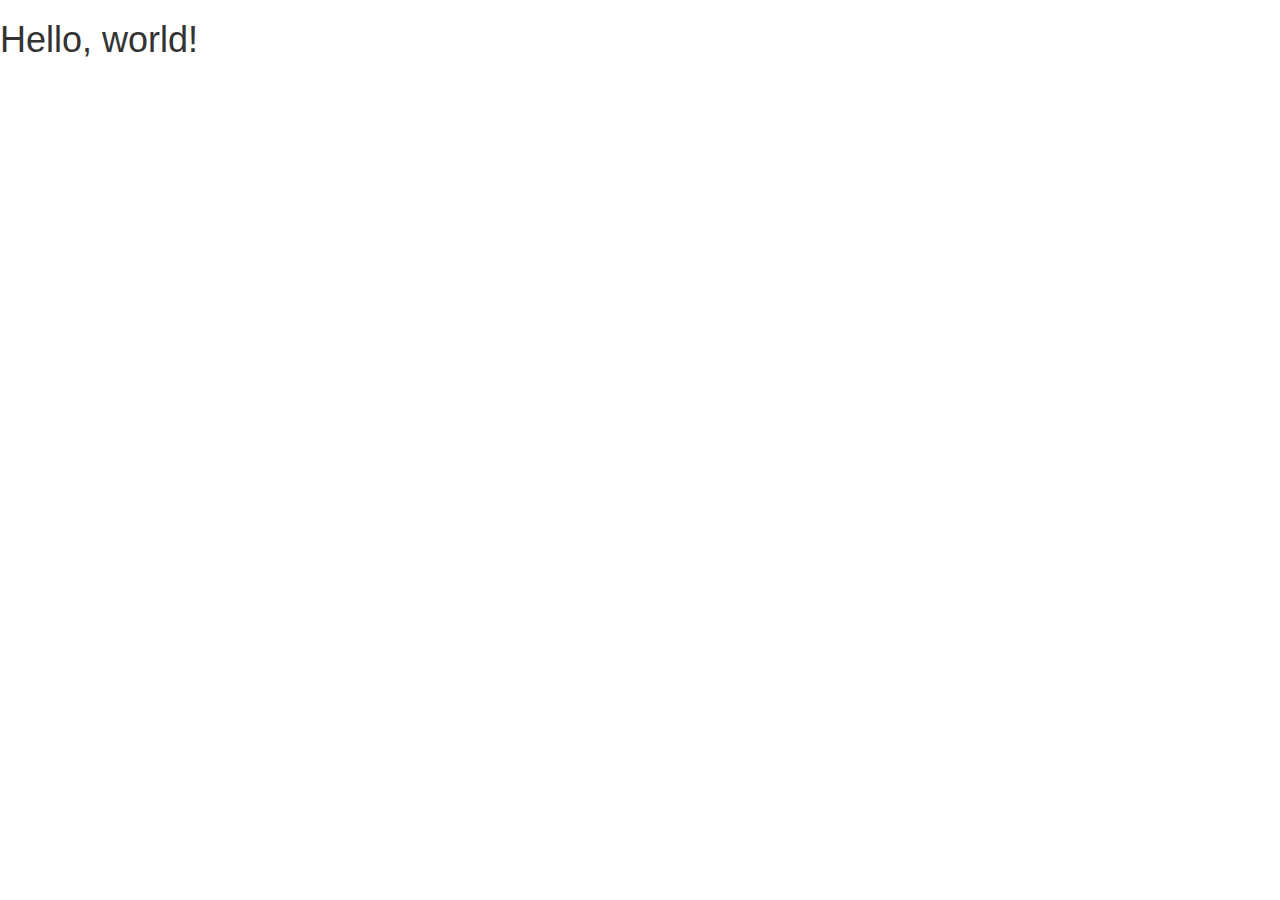
==== projeto/index.html @ ebd5829d "Instalando o bootstrap" ====
<!DOCTYPE html>
<html lang="pt-br">
  <head>
    <base href="/projeto/">
    <meta charset="utf-8">
    <meta http-equiv="X-UA-Compatible" content="IE=edge">
    <meta name="viewport" content="width=device-width, initial-scale=1">
    <!-- The above 3 meta tags *must* come first in the head; any other head content must come *after* these tags -->
    <title>ChatSchool</title>

    <!-- Bootstrap -->
    <link href="css/bootstrap.min.css" rel="stylesheet">

    <!-- HTML5 shim and Respond.js for IE8 support of HTML5 elements and media queries -->
    <!-- WARNING: Respond.js doesn't work if you view the page via file:// -->
    <!--[if lt IE 9]>
      <script src="https://oss.maxcdn.com/html5shiv/3.7.3/html5shiv.min.js"></script>
      <script src="https://oss.maxcdn.com/respond/1.4.2/respond.min.js"></script>
    <![endif]-->
  </head>
  <body>
    <h1>Hello, world!</h1>

    <!-- jQuery (necessary for Bootstrap's JavaScript plugins) -->
    <script src="https://ajax.googleapis.com/ajax/libs/jquery/1.12.4/jquery.min.js"></script>
    <!-- Include all compiled plugins (below), or include individual files as needed -->
    <script src="js/bootstrap.min.js"></script>
  </body>
</html>
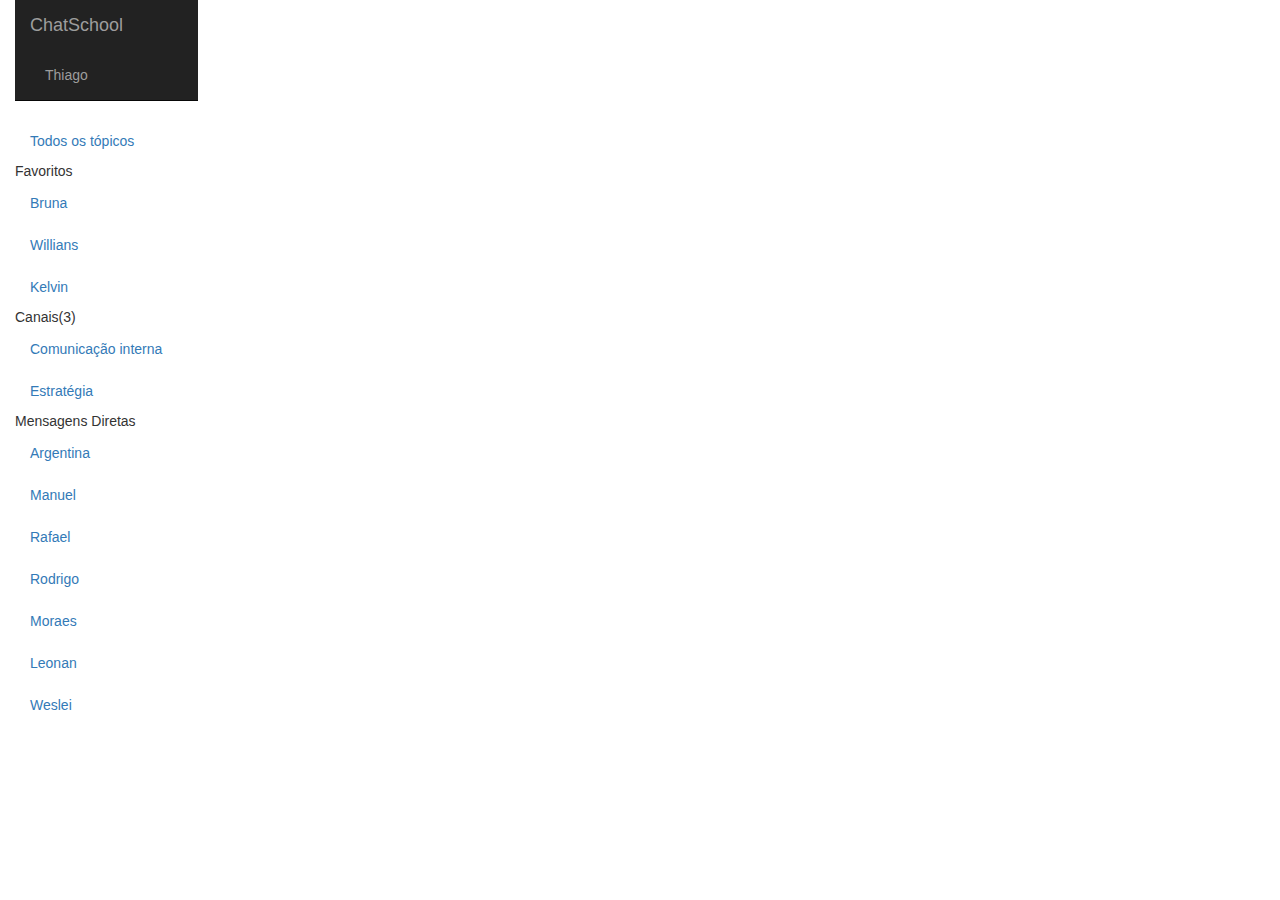
==== commit d4ead8f5: "Marcação do menu lateral" ====
--- a/projeto/index.html
+++ b/projeto/index.html
@@ -19,7 +19,82 @@
     <![endif]-->
   </head>
   <body>
-    <h1>Hello, world!</h1>
+    <div class="container-fluid">
+      <div class="row">
+        <section id="sidenav" class="col-md-2">
+          <div class="navbar navbar-inverse navbar-static-top">
+            <div class="container-fluid">
+              <div class="navbar-header">
+                <a href="" class="navbar-brand">ChatSchool</a>
+              </div>
+              <ul id="me" class="nav navbar-nav">
+                <li><a href="">Thiago</a></li>
+              </ul>
+            </div>
+          </div>
+
+          <ul class="nav nav-pills nav-stacked">
+            <li>
+              <a href="">Todos os tópicos</a>
+            </li>
+          </ul>
+
+          <ul class="nav nav-pills nav-stacked">
+            <li>
+              Favoritos
+            </li>
+            <li>
+              <a href="">Bruna</a>
+            </li>
+            <li>
+              <a href="">Willians</a>
+            </li>
+            <li>
+              <a href="">Kelvin</a>
+            </li>
+          </ul>
+
+          <ul class="nav nav-pills nav-stacked">
+            <li>
+              Canais(3)
+            </li>
+            <li>
+              <a href="">Comunicação interna</a>
+            </li>
+            <li>
+              <a href="">Estratégia</a>
+            </li>
+          </ul>
+
+          <ul class="nav nav-pills nav-stacked">
+            <li>
+              Mensagens Diretas
+            </li>
+            <li>
+              <a href="">Argentina</a>
+            </li>
+            <li>
+              <a href="">Manuel</a>
+            </li>
+            <li>
+              <a href="">Rafael</a>
+            </li>
+            <li>
+              <a href="">Rodrigo</a>
+            </li>
+            <li>
+              <a href="">Moraes</a>
+            </li>
+            <li>
+              <a href="">Leonan</a>
+            </li>
+            <li>
+              <a href="">Weslei</a>
+            </li>
+          </ul>
+        </section>
+      </div>
+    </div>
 
     <!-- jQuery (necessary for Bootstrap's JavaScript plugins) -->
     <script src="https://ajax.googleapis.com/ajax/libs/jquery/1.12.4/jquery.min.js"></script>
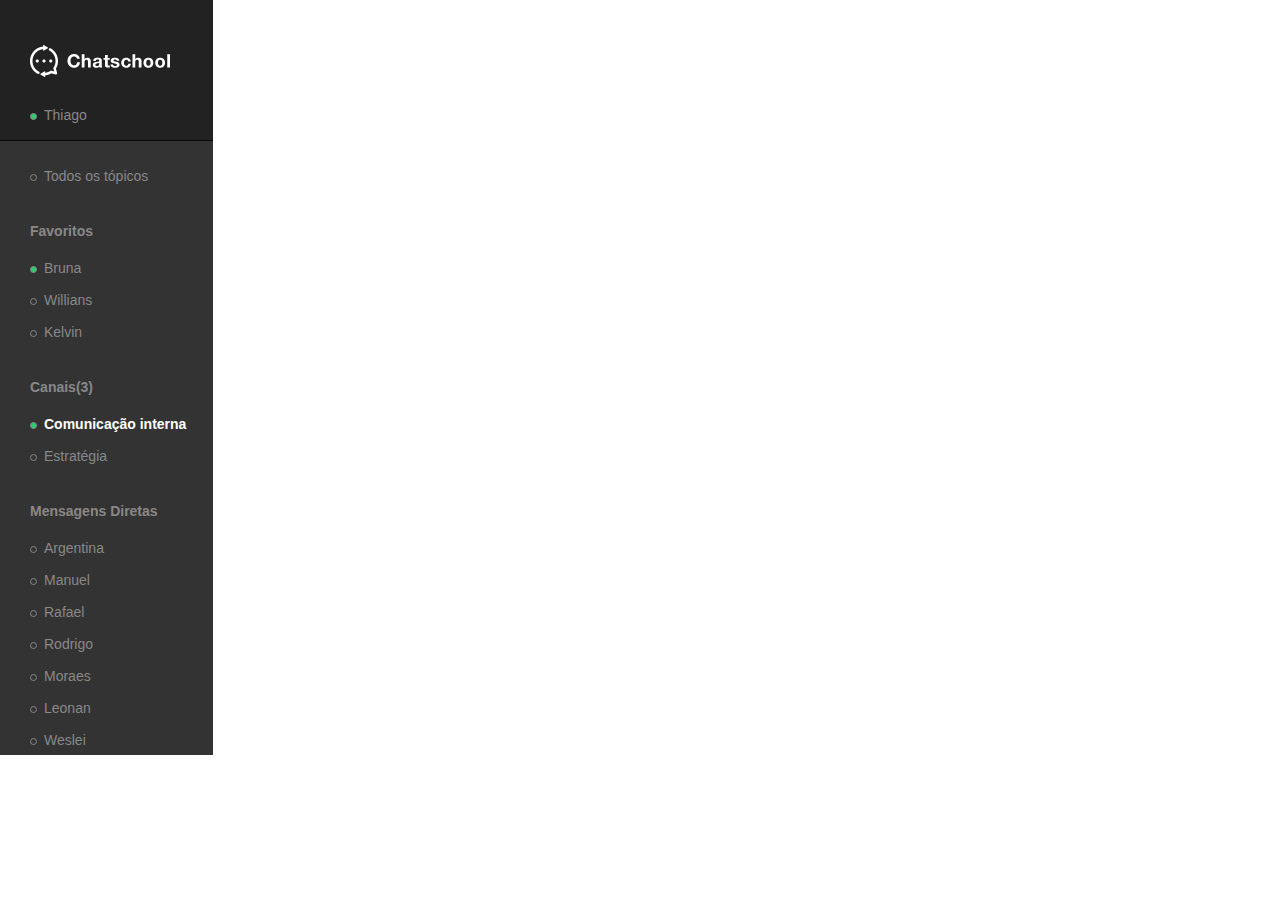
==== commit 9f4cd06b: "Estilizando o menu lateral, status online e botão de ação" ====
--- a/projeto/index.html
+++ b/projeto/index.html
@@ -10,6 +10,7 @@
 
     <!-- Bootstrap -->
     <link href="css/bootstrap.min.css" rel="stylesheet">
+    <link href="css/style.css" rel="stylesheet">
 
     <!-- HTML5 shim and Respond.js for IE8 support of HTML5 elements and media queries -->
     <!-- WARNING: Respond.js doesn't work if you view the page via file:// -->
@@ -25,10 +26,12 @@
           <div class="navbar navbar-inverse navbar-static-top">
             <div class="container-fluid">
               <div class="navbar-header">
-                <a href="" class="navbar-brand">ChatSchool</a>
+                <a href="" class="navbar-brand">
+                  <img src="../images/logo.png">
+                </a>
               </div>
               <ul id="me" class="nav navbar-nav">
-                <li><a href="">Thiago</a></li>
+                <li class="online"><a href="">Thiago</a></li>
               </ul>
             </div>
           </div>
@@ -40,25 +43,28 @@
           </ul>
 
           <ul class="nav nav-pills nav-stacked">
-            <li>
+            <li class="navbar-header">
               Favoritos
             </li>
-            <li>
+            <li class="online">
               <a href="">Bruna</a>
+              <a href="" class="action">x</a>
             </li>
             <li>
               <a href="">Willians</a>
+              <a href="" class="action">x</a>
             </li>
             <li>
               <a href="">Kelvin</a>
+              <a href="" class="action">x</a>
             </li>
           </ul>
 
           <ul class="nav nav-pills nav-stacked">
-            <li>
+            <li class="navbar-header">
               Canais(3)
             </li>
-            <li>
+            <li class="active online">
               <a href="">Comunicação interna</a>
             </li>
             <li>
@@ -67,29 +73,36 @@
           </ul>
 
           <ul class="nav nav-pills nav-stacked">
-            <li>
+            <li class="navbar-header">
               Mensagens Diretas
             </li>
             <li>
               <a href="">Argentina</a>
+              <a href="" class="action">x</a>
             </li>
             <li>
               <a href="">Manuel</a>
+              <a href="" class="action">x</a>
             </li>
             <li>
               <a href="">Rafael</a>
+              <a href="" class="action">x</a>
             </li>
             <li>
               <a href="">Rodrigo</a>
+              <a href="" class="action">x</a>
             </li>
             <li>
               <a href="">Moraes</a>
+              <a href="" class="action">x</a>
             </li>
             <li>
               <a href="">Leonan</a>
+              <a href="" class="action">x</a>
             </li>
             <li>
               <a href="">Weslei</a>
+              <a href="" class="action">x</a>
             </li>
           </ul>
         </section>
--- a/projeto/css/style.css
+++ b/projeto/css/style.css
@@ -0,0 +1,79 @@
+#sidenav{
+	background-color: #333;
+	color: #888;
+	padding-right: 0;
+
+}
+
+#sidenav a{
+	color: #888;
+}
+
+#sidenav .navbar{
+	margin-left: -15px;
+}
+
+#sidenav .navbar-header{
+	padding: 10px 15px;
+	font-weight: bold;
+	margin-top: 20px;
+}
+
+#sidenav .nav-pills>li>a{
+	border-radius: 0;
+	padding: 5px 15px;
+}
+
+#sidenav .nav-pills>li.active>a{
+	background-color: transparent;
+	color: #FFF;
+	font-weight: bold;
+}
+
+#sidenav .nav-pills>li>a:hover, #sidenav .nav-pills>li>a:focus{
+	background-color: #222222;
+}
+
+#sidenav .nav>li>a:before{
+	content:'';
+	display: inline-block;
+	border: 1px solid #888;
+	width: 7px;
+	height: 7px;
+	vertical-align: middle;
+	margin-right: 7px;
+	border-radius: 100%;
+}
+
+#sidenav .nav>li.online>a:before{
+	background-color: #2ecc71;
+}
+
+#sidenav .nav>li>a.action:before{
+	display: none;
+}
+
+#sidenav .nav>li{
+	position: relative;
+}
+
+#sidenav .nav>li>a.action{
+	display: none;
+	position: absolute;
+	top: 5px;
+	right: 5px;
+	z-index: 99;
+	font-weight: bold;
+	border: 2px solid #888;
+	border-radius: 100%;
+	color: #888;
+	padding: 0 5px;
+	font-size: 12px;
+	text-align: center;
+	height: 20px;
+	line-height: 16px;
+}
+
+#sidenav .nav>li:hover>a.action{
+	display: block;
+}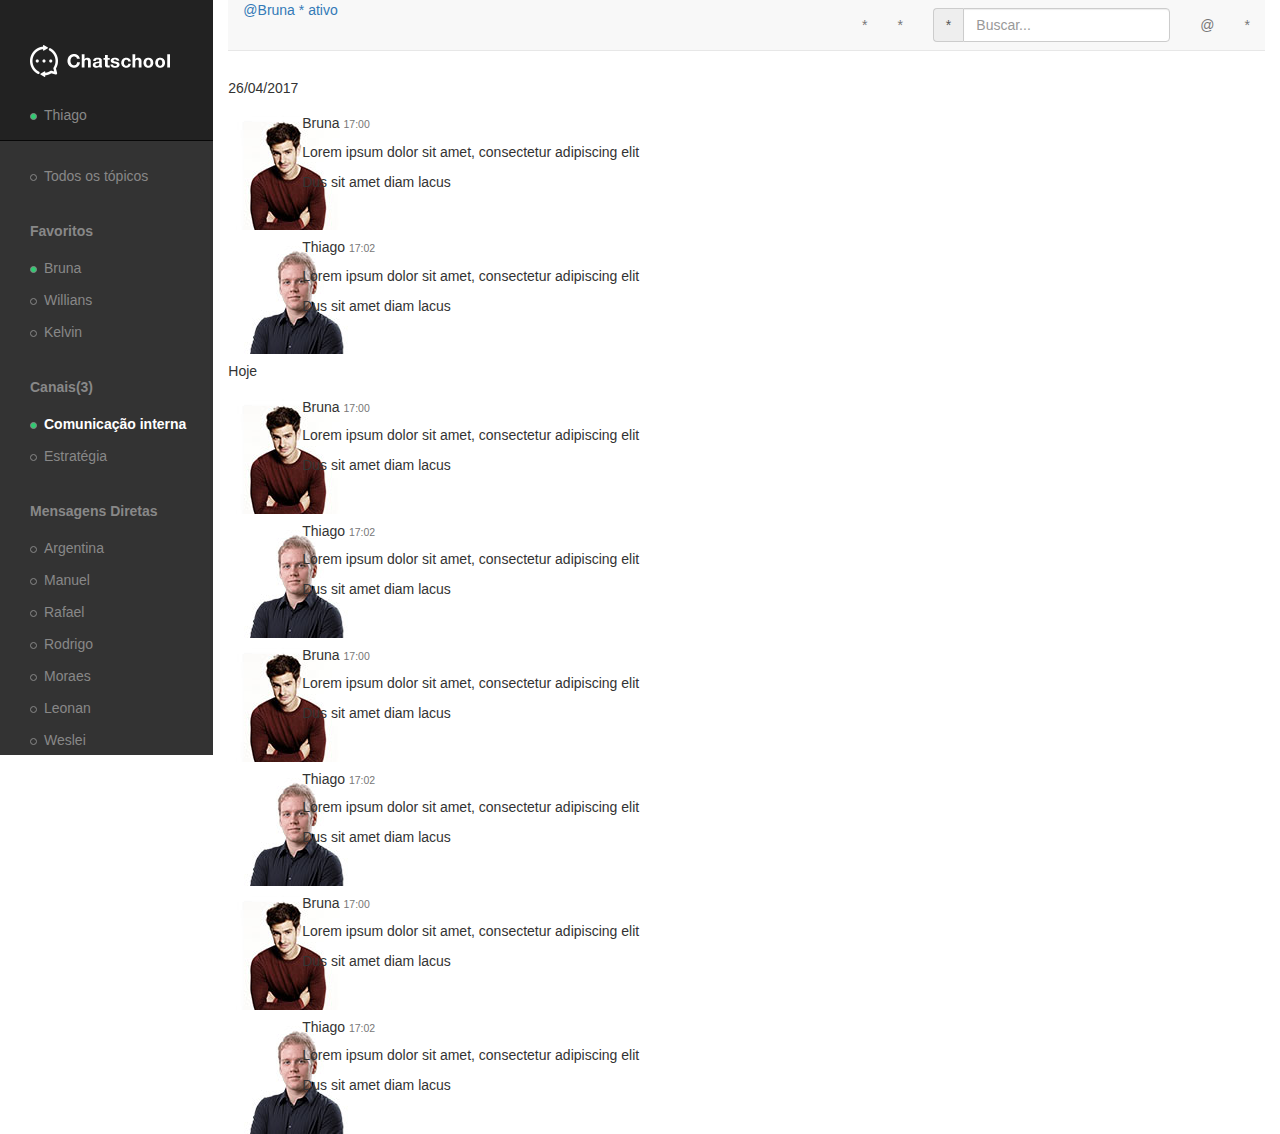
==== commit 82237a6c: "Marcando o conteúdo" ====
--- a/projeto/index.html
+++ b/projeto/index.html
@@ -106,6 +106,186 @@
             </li>
           </ul>
         </section>
+
+        <section id="content" class="col-md-10">
+          <div class="navbar navbar-default navbar-static-top">
+            <div class="container-fluid">
+              <ul id="chat-title" class="nav navbar-nav">
+                <li>
+                  <span>
+                    <a href="">@Bruna</a>
+                    <a href="">*</a>
+                    <a href="">ativo</a>
+                  </span>
+                </li>
+              </ul>
+              <ul class="nav navbar-nav navbar-right">
+                <li><a href="">*</a></li>
+                <li><a href="">*</a></li>
+                <li>
+                  <form action="" class="navbar-form navbar-left">
+                    <div class="input-group">
+                      <span class="input-group-addon">*</span>
+                      <input class="form-control" placeholder="Buscar..."></input>
+                    </div>
+                  </form>
+                </li>
+                <li><a href="">@</a></li>
+                <li><a href="">*</a></li>
+              </ul>
+            </div>
+          </div>
+          <div class="row">
+            <div class="col-md-12 datetime-separator">
+              <h5>26/04/2017</h5>
+            </div>
+          </div>
+
+          <div class="row">
+            <div class="col-md-1">
+              <div class="img-box-round">
+                <img src="../images/team/team1.jpg" alt="">
+              </div>
+            </div>
+            <div class="col-md-11">
+              <div class="row">
+                <h5>Bruna <small>17:00</small></h5>
+              </div>
+              <div class="row">
+                <p>Lorem ipsum dolor sit amet, consectetur adipiscing elit</p>
+                <p>Dus sit amet diam lacus</p>
+              </div>
+            </div>
+          </div>
+
+          <div class="row">
+            <div class="col-md-1">
+              <div class="img-box-round">
+                <img src="../images/team/team2.jpg" alt="">
+              </div>
+            </div>
+            <div class="col-md-11">
+              <div class="row">
+                <h5>Thiago <small>17:02</small></h5>
+              </div>
+              <div class="row">
+                <p>Lorem ipsum dolor sit amet, consectetur adipiscing elit</p>
+                <p>Dus sit amet diam lacus</p>
+              </div>
+            </div>
+          </div>
+
+          <div class="row">
+            <div class="col-md-12 datetime-separator">
+              <h5>Hoje</h5>
+            </div>
+          </div>
+
+
+          <div class="row">
+            <div class="col-md-1">
+              <div class="img-box-round">
+                <img src="../images/team/team1.jpg" alt="">
+              </div>
+            </div>
+            <div class="col-md-11">
+              <div class="row">
+                <h5>Bruna <small>17:00</small></h5>
+              </div>
+              <div class="row">
+                <p>Lorem ipsum dolor sit amet, consectetur adipiscing elit</p>
+                <p>Dus sit amet diam lacus</p>
+              </div>
+            </div>
+          </div>
+
+          <div class="row">
+            <div class="col-md-1">
+              <div class="img-box-round">
+                <img src="../images/team/team2.jpg" alt="">
+              </div>
+            </div>
+            <div class="col-md-11">
+              <div class="row">
+                <h5>Thiago <small>17:02</small></h5>
+              </div>
+              <div class="row">
+                <p>Lorem ipsum dolor sit amet, consectetur adipiscing elit</p>
+                <p>Dus sit amet diam lacus</p>
+              </div>
+            </div>
+          </div>
+
+
+          <div class="row">
+            <div class="col-md-1">
+              <div class="img-box-round">
+                <img src="../images/team/team1.jpg" alt="">
+              </div>
+            </div>
+            <div class="col-md-11">
+              <div class="row">
+                <h5>Bruna <small>17:00</small></h5>
+              </div>
+              <div class="row">
+                <p>Lorem ipsum dolor sit amet, consectetur adipiscing elit</p>
+                <p>Dus sit amet diam lacus</p>
+              </div>
+            </div>
+          </div>
+
+          <div class="row">
+            <div class="col-md-1">
+              <div class="img-box-round">
+                <img src="../images/team/team2.jpg" alt="">
+              </div>
+            </div>
+            <div class="col-md-11">
+              <div class="row">
+                <h5>Thiago <small>17:02</small></h5>
+              </div>
+              <div class="row">
+                <p>Lorem ipsum dolor sit amet, consectetur adipiscing elit</p>
+                <p>Dus sit amet diam lacus</p>
+              </div>
+            </div>
+          </div>
+          
+
+          <div class="row">
+            <div class="col-md-1">
+              <div class="img-box-round">
+                <img src="../images/team/team1.jpg" alt="">
+              </div>
+            </div>
+            <div class="col-md-11">
+              <div class="row">
+                <h5>Bruna <small>17:00</small></h5>
+              </div>
+              <div class="row">
+                <p>Lorem ipsum dolor sit amet, consectetur adipiscing elit</p>
+                <p>Dus sit amet diam lacus</p>
+              </div>
+            </div>
+          </div>
+
+          <div class="row">
+            <div class="col-md-1">
+              <div class="img-box-round">
+                <img src="../images/team/team2.jpg" alt="">
+              </div>
+            </div>
+            <div class="col-md-11">
+              <div class="row">
+                <h5>Thiago <small>17:02</small></h5>
+              </div>
+              <div class="row">
+                <p>Lorem ipsum dolor sit amet, consectetur adipiscing elit</p>
+                <p>Dus sit amet diam lacus</p>
+              </div>
+            </div>
+          </div>
+        </section>
       </div>
     </div>
 
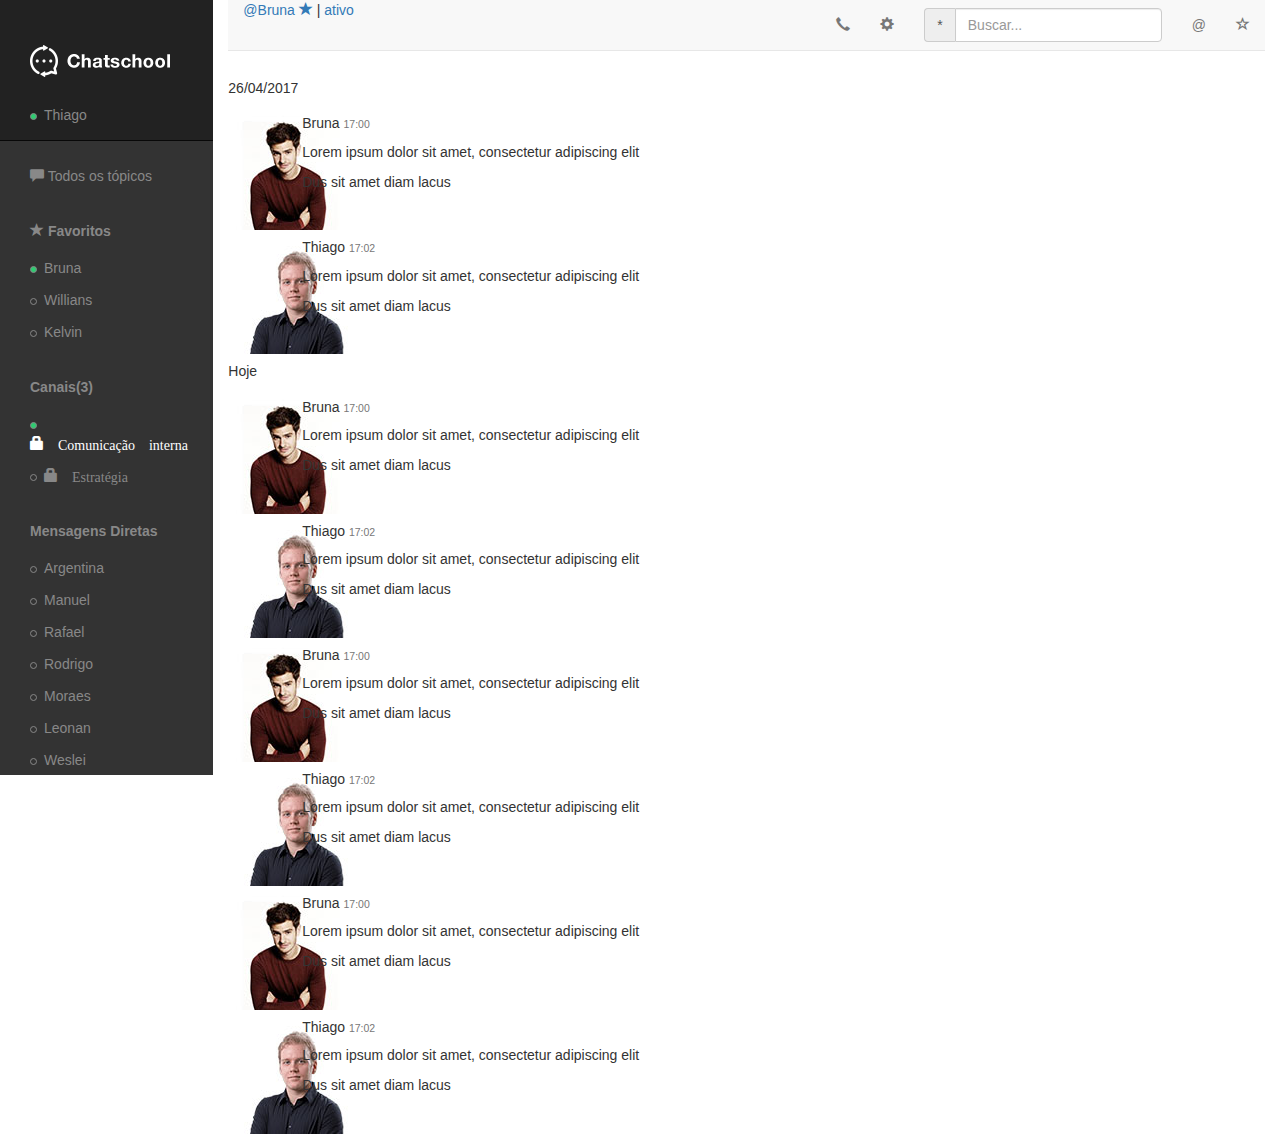
==== commit 9db4724f: "Colocando icones" ====
--- a/projeto/index.html
+++ b/projeto/index.html
@@ -37,14 +37,14 @@
           </div>
 
           <ul class="nav nav-pills nav-stacked">
-            <li>
-              <a href="">Todos os tópicos</a>
+            <li class="no-status">
+              <a href=""><span class="glyphicon glyphicon-comment"></span> Todos os tópicos</a>
             </li>
           </ul>
 
           <ul class="nav nav-pills nav-stacked">
             <li class="navbar-header">
-              Favoritos
+              <span class="glyphicon glyphicon-star"></span> Favoritos
             </li>
             <li class="online">
               <a href="">Bruna</a>
@@ -65,10 +65,10 @@
               Canais(3)
             </li>
             <li class="active online">
-              <a href="">Comunicação interna</a>
-            </li>
-            <li>
-              <a href="">Estratégia</a>
+              <a href=""><span class="glyphicon glyphicon-lock"> Comunicação interna</a>
+            </li>
+            <li>
+              <a href=""><span class="glyphicon glyphicon-lock"> Estratégia</a>
             </li>
           </ul>
 
@@ -114,14 +114,14 @@
                 <li>
                   <span>
                     <a href="">@Bruna</a>
-                    <a href="">*</a>
+                    <a href=""><span class="glyphicon glyphicon-star"></a> |
                     <a href="">ativo</a>
                   </span>
                 </li>
               </ul>
               <ul class="nav navbar-nav navbar-right">
-                <li><a href="">*</a></li>
-                <li><a href="">*</a></li>
+                <li><a href=""><span class="glyphicon glyphicon-earphone"></a></li>
+                <li><a href=""><span class="glyphicon glyphicon-cog"></a></li>
                 <li>
                   <form action="" class="navbar-form navbar-left">
                     <div class="input-group">
@@ -131,7 +131,7 @@
                   </form>
                 </li>
                 <li><a href="">@</a></li>
-                <li><a href="">*</a></li>
+                <li><a href=""><span class="glyphicon glyphicon-star-empty"></a></li>
               </ul>
             </div>
           </div>
@@ -250,7 +250,6 @@
               </div>
             </div>
           </div>
-          
 
           <div class="row">
             <div class="col-md-1">
--- a/projeto/css/style.css
+++ b/projeto/css/style.css
@@ -45,6 +45,10 @@
 	border-radius: 100%;
 }
 
+#sidenav .nav>li.no-status>a:before{
+	display: none;
+}
+
 #sidenav .nav>li.online>a:before{
 	background-color: #2ecc71;
 }
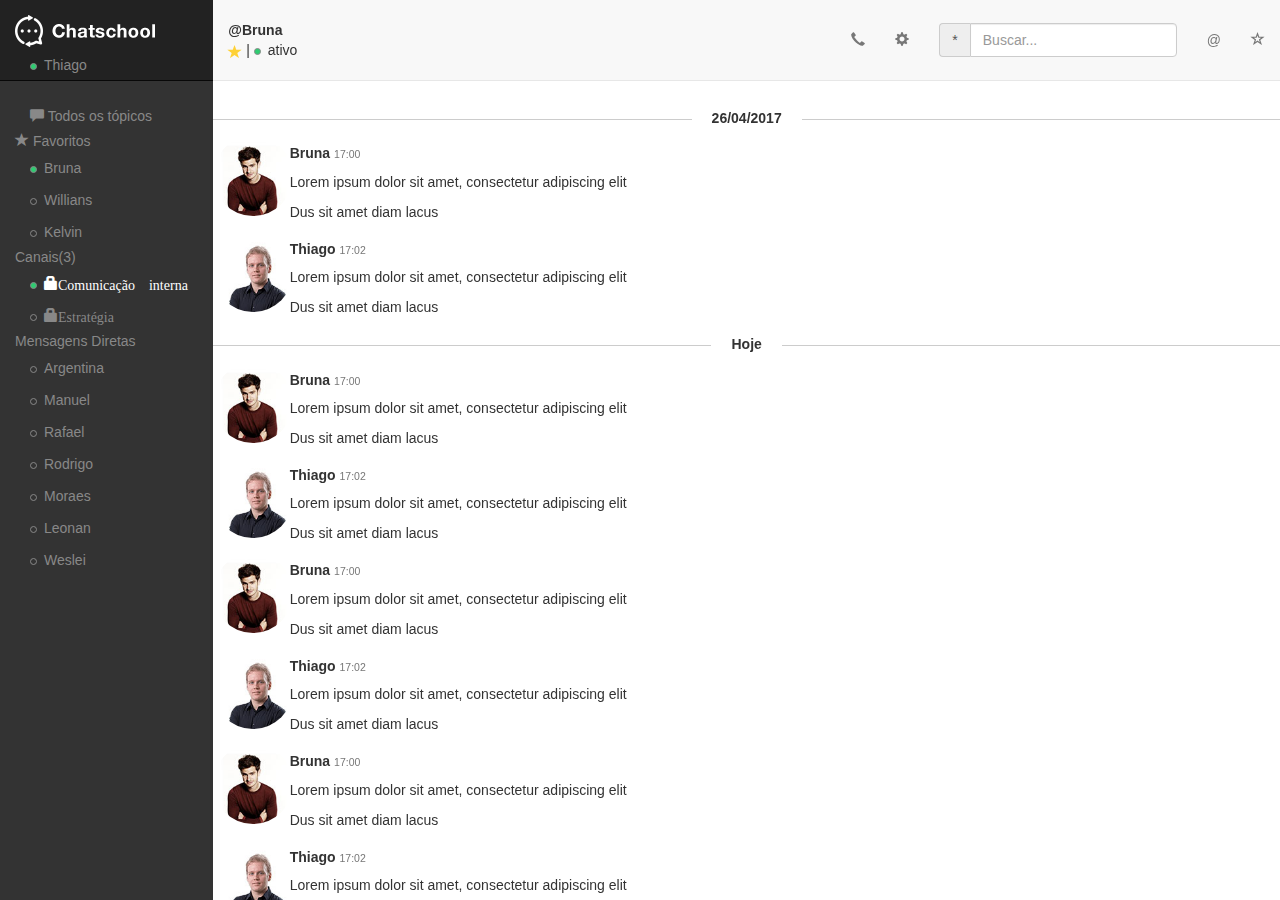
==== commit b8769bf9: "Finalizando o projeto" ====
--- a/projeto/index.html
+++ b/projeto/index.html
@@ -1,7 +1,7 @@
 <!DOCTYPE html>
 <html lang="pt-br">
   <head>
-    <base href="/projeto/">
+    <base href="">
     <meta charset="utf-8">
     <meta http-equiv="X-UA-Compatible" content="IE=edge">
     <meta name="viewport" content="width=device-width, initial-scale=1">
@@ -20,14 +20,14 @@
     <![endif]-->
   </head>
   <body>
-    <div class="container-fluid">
-      <div class="row">
-        <section id="sidenav" class="col-md-2">
+    <div class="container-fluid box-100-height">
+      <div class="row box-100-height">
+        <section id="sidenav" class="col-md-2 box-100-height">
           <div class="navbar navbar-inverse navbar-static-top">
             <div class="container-fluid">
               <div class="navbar-header">
                 <a href="" class="navbar-brand">
-                  <img src="../images/logo.png">
+                  <img src="../images/logo.png" alt="">
                 </a>
               </div>
               <ul id="me" class="nav navbar-nav">
@@ -65,10 +65,10 @@
               Canais(3)
             </li>
             <li class="active online">
-              <a href=""><span class="glyphicon glyphicon-lock"> Comunicação interna</a>
-            </li>
-            <li>
-              <a href=""><span class="glyphicon glyphicon-lock"> Estratégia</a>
+              <a href=""><span class="glyphicon glyphicon-lock">Comunicação interna</a>
+            </li>
+            <li>
+              <a href=""><span class="glyphicon glyphicon-lock">Estratégia</a>
             </li>
           </ul>
 
@@ -107,15 +107,15 @@
           </ul>
         </section>
 
-        <section id="content" class="col-md-10">
+        <section id="content" class="col-md-10 box-100-height">
           <div class="navbar navbar-default navbar-static-top">
             <div class="container-fluid">
               <ul id="chat-title" class="nav navbar-nav">
                 <li>
                   <span>
-                    <a href="">@Bruna</a>
-                    <a href=""><span class="glyphicon glyphicon-star"></a> |
-                    <a href="">ativo</a>
+                    <a href="" class="title">@Bruna</a>
+                    <a href="" class="favorite"><span class="glyphicon glyphicon-star"></a> |
+                    <a href="" class="status">ativo</a>
                   </span>
                 </li>
               </ul>
--- a/projeto/css/style.css
+++ b/projeto/css/style.css
@@ -1,83 +1,171 @@
-#sidenav{
-	background-color: #333;
-	color: #888;
-	padding-right: 0;
+@import "../../css/icons.css";
 
+html, body, .box-100-height {
+    height: 100%;
 }
 
-#sidenav a{
-	color: #888;
+#sidenav {
+    background-color: #333333;
+    color: #888;
+    padding-right: 0;
+    overflow-y: auto;
 }
 
-#sidenav .navbar{
-	margin-left: -15px;
+#sidenav a {
+    color: #888;
 }
 
-#sidenav .navbar-header{
-	padding: 10px 15px;
-	font-weight: bold;
-	margin-top: 20px;
+#sidenav .navbar {
+    margin-left: -15px;
 }
 
-#sidenav .nav-pills>li>a{
-	border-radius: 0;
-	padding: 5px 15px;
+#sidenav .nav-header {
+    padding: 10px 15px;
+    font-weight: bold;
+    margin-top: 20px;
 }
 
-#sidenav .nav-pills>li.active>a{
-	background-color: transparent;
-	color: #FFF;
-	font-weight: bold;
+#sidenav .nav-pills>li>a {
+    border-radius: 0;
+    padding: 5px 15px;
 }
 
-#sidenav .nav-pills>li>a:hover, #sidenav .nav-pills>li>a:focus{
-	background-color: #222222;
+#sidenav .nav-pills>li.active>a {
+    background-color: transparent;
+    color: #fff;
+    font-weight: bold;
 }
 
-#sidenav .nav>li>a:before{
-	content:'';
-	display: inline-block;
-	border: 1px solid #888;
-	width: 7px;
-	height: 7px;
-	vertical-align: middle;
-	margin-right: 7px;
-	border-radius: 100%;
+#sidenav .nav-pills>li>a:hover, #sidenav .nav-pills>li>a:focus {
+    background-color: #222222;
 }
 
-#sidenav .nav>li.no-status>a:before{
-	display: none;
+#sidenav .nav>li>a:before, #chat-title a.status:before {
+    content: '';
+    display: inline-block;
+    border: 1px solid #888;
+    border-radius: 100%;
+    width: 7px;
+    height: 7px;
+    vertical-align: middle;
+    margin-right: 7px;
 }
 
-#sidenav .nav>li.online>a:before{
-	background-color: #2ecc71;
+#sidenav .nav>li.no-status>a:before {
+    display: none;
 }
 
-#sidenav .nav>li>a.action:before{
-	display: none;
+#sidenav .nav>li.online>a:before, #chat-title a.status:before {
+    background-color: #2ecc71;
 }
 
-#sidenav .nav>li{
-	position: relative;
+#sidenav .nav>li>a.action:before {
+    display: none;
 }
 
-#sidenav .nav>li>a.action{
-	display: none;
-	position: absolute;
-	top: 5px;
-	right: 5px;
-	z-index: 99;
-	font-weight: bold;
-	border: 2px solid #888;
-	border-radius: 100%;
-	color: #888;
-	padding: 0 5px;
-	font-size: 12px;
-	text-align: center;
-	height: 20px;
-	line-height: 16px;
+#sidenav .nav>li {
+    position: relative;
 }
 
-#sidenav .nav>li:hover>a.action{
-	display: block;
+#sidenav .nav>li>a.action {
+    display: none;
+    position: absolute;
+    top: 5px;
+    right:5px;
+    z-index: 99;
+    font-weight: bold;
+    border: 2px solid #888;
+    border-radius: 100%;
+    color: #888;
+    padding: 0 5px;
+    font-size: 12px;
+    text-align: center;
+    height: 20px;
+    line-height: 16px;
+}
+
+#sidenav .nav>li:hover>a.action {
+    display: block;
+}
+
+#me li a {
+    padding-top: 5px;
+    padding-bottom: 5px;
+}
+
+#content {
+    overflow-y: auto;
+    overflow-x: hidden;
+    padding: 0;
+}
+
+#content .navbar-nav>li>a {
+    padding-top: 30px;
+    padding-bottom: 30px;
+}
+
+#content .navbar-nav>li>.navbar-form {
+    padding-top: 15px;
+    padding-bottom: 15px;
+}
+
+#chat-title {
+    position: relative;
+    height: 80px;
+}
+
+#chat-title li {
+    position: absolute;
+    top: 50%;
+    left: 0;
+    transform: translate(0, -50%);
+    display: block;
+}
+
+#chat-title li>span {
+    white-space: nowrap;
+}
+
+#chat-title .title {
+    display: block;
+    font-weight: bold;
+}
+
+#chat-title li a {
+    color: #333;
+}
+
+#chat-title li a.favorite span {
+    color: #fed136;
+    vertical-align: middle;
+}
+
+#content h5 {
+    font-weight: bold;
+}
+
+#content .datetime-separator {
+    position: relative;
+    text-align: center;
+}
+
+#content .datetime-separator h5 {
+    display: inline-block;
+    background-color: #fff;
+    padding: 0 20px;
+}
+
+#content .datetime-separator:before {
+    content: '';;
+    display: block;
+    width: 100%;
+    border-bottom: 1px solid #cccccc;
+    position: absolute;
+    top: 50%;
+    z-index: -1;
+}
+
+.img-box-round img {
+    width: 80px;
+    height: 80px;
 }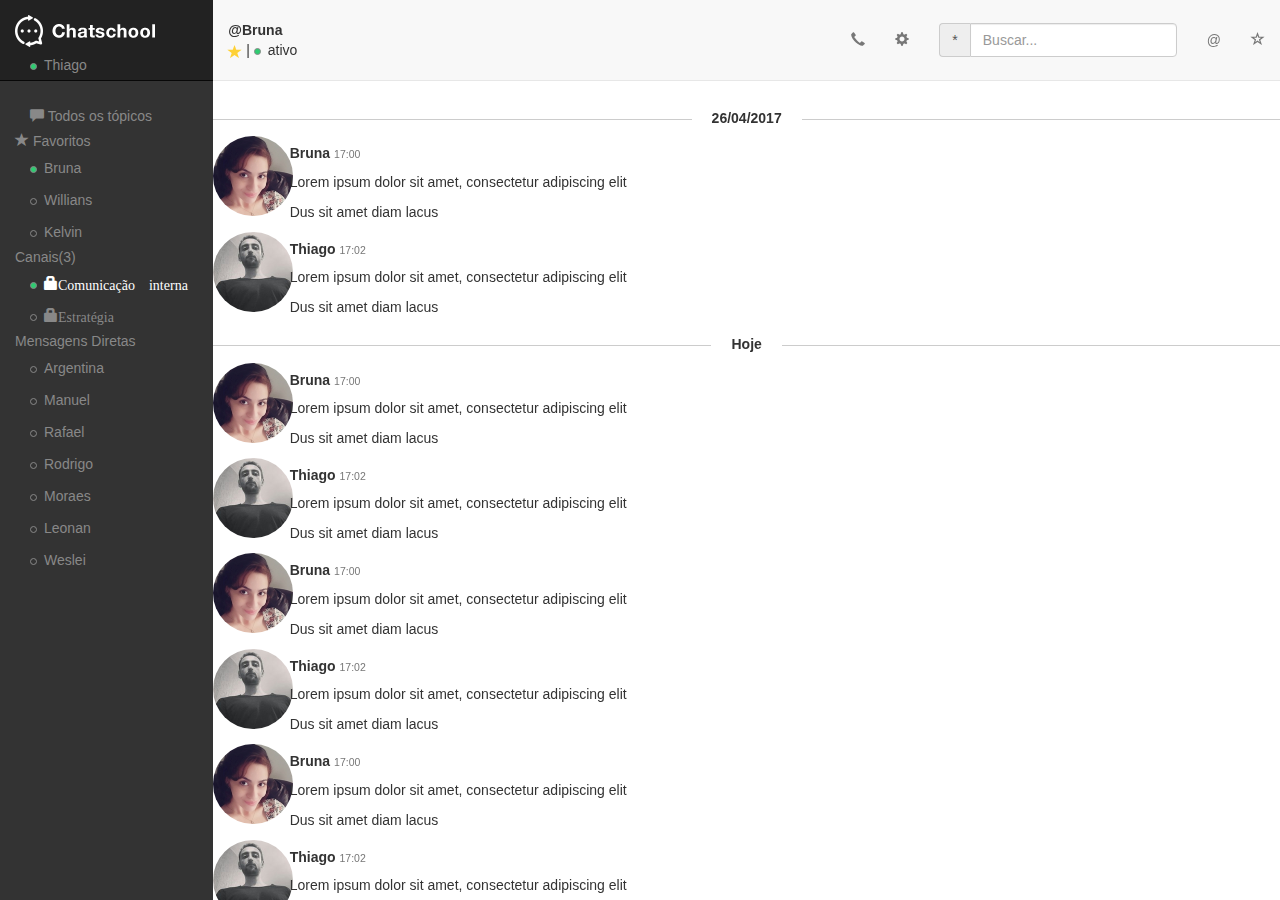
==== commit 40953e51: "Alterando icones da conversa" ====
--- a/projeto/index.html
+++ b/projeto/index.html
@@ -144,24 +144,24 @@
           <div class="row">
             <div class="col-md-1">
               <div class="img-box-round">
-                <img src="../images/team/team1.jpg" alt="">
-              </div>
-            </div>
-            <div class="col-md-11">
-              <div class="row">
-                <h5>Bruna <small>17:00</small></h5>
-              </div>
-              <div class="row">
-                <p>Lorem ipsum dolor sit amet, consectetur adipiscing elit</p>
-                <p>Dus sit amet diam lacus</p>
-              </div>
-            </div>
-          </div>
-
-          <div class="row">
-            <div class="col-md-1">
-              <div class="img-box-round">
-                <img src="../images/team/team2.jpg" alt="">
+                <img src="../images/team/team7.jpg" alt="">
+              </div>
+            </div>
+            <div class="col-md-11">
+              <div class="row">
+                <h5>Bruna <small>17:00</small></h5>
+              </div>
+              <div class="row">
+                <p>Lorem ipsum dolor sit amet, consectetur adipiscing elit</p>
+                <p>Dus sit amet diam lacus</p>
+              </div>
+            </div>
+          </div>
+
+          <div class="row">
+            <div class="col-md-1">
+              <div class="img-box-round">
+                <img src="../images/team/team6.jpg" alt="">
               </div>
             </div>
             <div class="col-md-11">
@@ -185,93 +185,93 @@
           <div class="row">
             <div class="col-md-1">
               <div class="img-box-round">
-                <img src="../images/team/team1.jpg" alt="">
-              </div>
-            </div>
-            <div class="col-md-11">
-              <div class="row">
-                <h5>Bruna <small>17:00</small></h5>
-              </div>
-              <div class="row">
-                <p>Lorem ipsum dolor sit amet, consectetur adipiscing elit</p>
-                <p>Dus sit amet diam lacus</p>
-              </div>
-            </div>
-          </div>
-
-          <div class="row">
-            <div class="col-md-1">
-              <div class="img-box-round">
-                <img src="../images/team/team2.jpg" alt="">
-              </div>
-            </div>
-            <div class="col-md-11">
-              <div class="row">
-                <h5>Thiago <small>17:02</small></h5>
-              </div>
-              <div class="row">
-                <p>Lorem ipsum dolor sit amet, consectetur adipiscing elit</p>
-                <p>Dus sit amet diam lacus</p>
-              </div>
-            </div>
-          </div>
-
-
-          <div class="row">
-            <div class="col-md-1">
-              <div class="img-box-round">
-                <img src="../images/team/team1.jpg" alt="">
-              </div>
-            </div>
-            <div class="col-md-11">
-              <div class="row">
-                <h5>Bruna <small>17:00</small></h5>
-              </div>
-              <div class="row">
-                <p>Lorem ipsum dolor sit amet, consectetur adipiscing elit</p>
-                <p>Dus sit amet diam lacus</p>
-              </div>
-            </div>
-          </div>
-
-          <div class="row">
-            <div class="col-md-1">
-              <div class="img-box-round">
-                <img src="../images/team/team2.jpg" alt="">
-              </div>
-            </div>
-            <div class="col-md-11">
-              <div class="row">
-                <h5>Thiago <small>17:02</small></h5>
-              </div>
-              <div class="row">
-                <p>Lorem ipsum dolor sit amet, consectetur adipiscing elit</p>
-                <p>Dus sit amet diam lacus</p>
-              </div>
-            </div>
-          </div>
-
-          <div class="row">
-            <div class="col-md-1">
-              <div class="img-box-round">
-                <img src="../images/team/team1.jpg" alt="">
-              </div>
-            </div>
-            <div class="col-md-11">
-              <div class="row">
-                <h5>Bruna <small>17:00</small></h5>
-              </div>
-              <div class="row">
-                <p>Lorem ipsum dolor sit amet, consectetur adipiscing elit</p>
-                <p>Dus sit amet diam lacus</p>
-              </div>
-            </div>
-          </div>
-
-          <div class="row">
-            <div class="col-md-1">
-              <div class="img-box-round">
-                <img src="../images/team/team2.jpg" alt="">
+                <img src="../images/team/team7.jpg" alt="">
+              </div>
+            </div>
+            <div class="col-md-11">
+              <div class="row">
+                <h5>Bruna <small>17:00</small></h5>
+              </div>
+              <div class="row">
+                <p>Lorem ipsum dolor sit amet, consectetur adipiscing elit</p>
+                <p>Dus sit amet diam lacus</p>
+              </div>
+            </div>
+          </div>
+
+          <div class="row">
+            <div class="col-md-1">
+              <div class="img-box-round">
+                <img src="../images/team/team6.jpg" alt="">
+              </div>
+            </div>
+            <div class="col-md-11">
+              <div class="row">
+                <h5>Thiago <small>17:02</small></h5>
+              </div>
+              <div class="row">
+                <p>Lorem ipsum dolor sit amet, consectetur adipiscing elit</p>
+                <p>Dus sit amet diam lacus</p>
+              </div>
+            </div>
+          </div>
+
+
+          <div class="row">
+            <div class="col-md-1">
+              <div class="img-box-round">
+                <img src="../images/team/team7.jpg" alt="">
+              </div>
+            </div>
+            <div class="col-md-11">
+              <div class="row">
+                <h5>Bruna <small>17:00</small></h5>
+              </div>
+              <div class="row">
+                <p>Lorem ipsum dolor sit amet, consectetur adipiscing elit</p>
+                <p>Dus sit amet diam lacus</p>
+              </div>
+            </div>
+          </div>
+
+          <div class="row">
+            <div class="col-md-1">
+              <div class="img-box-round">
+                <img src="../images/team/team6.jpg" alt="">
+              </div>
+            </div>
+            <div class="col-md-11">
+              <div class="row">
+                <h5>Thiago <small>17:02</small></h5>
+              </div>
+              <div class="row">
+                <p>Lorem ipsum dolor sit amet, consectetur adipiscing elit</p>
+                <p>Dus sit amet diam lacus</p>
+              </div>
+            </div>
+          </div>
+
+          <div class="row">
+            <div class="col-md-1">
+              <div class="img-box-round">
+                <img src="../images/team/team7.jpg" alt="">
+              </div>
+            </div>
+            <div class="col-md-11">
+              <div class="row">
+                <h5>Bruna <small>17:00</small></h5>
+              </div>
+              <div class="row">
+                <p>Lorem ipsum dolor sit amet, consectetur adipiscing elit</p>
+                <p>Dus sit amet diam lacus</p>
+              </div>
+            </div>
+          </div>
+
+          <div class="row">
+            <div class="col-md-1">
+              <div class="img-box-round">
+                <img src="../images/team/team6.jpg" alt="">
               </div>
             </div>
             <div class="col-md-11">
